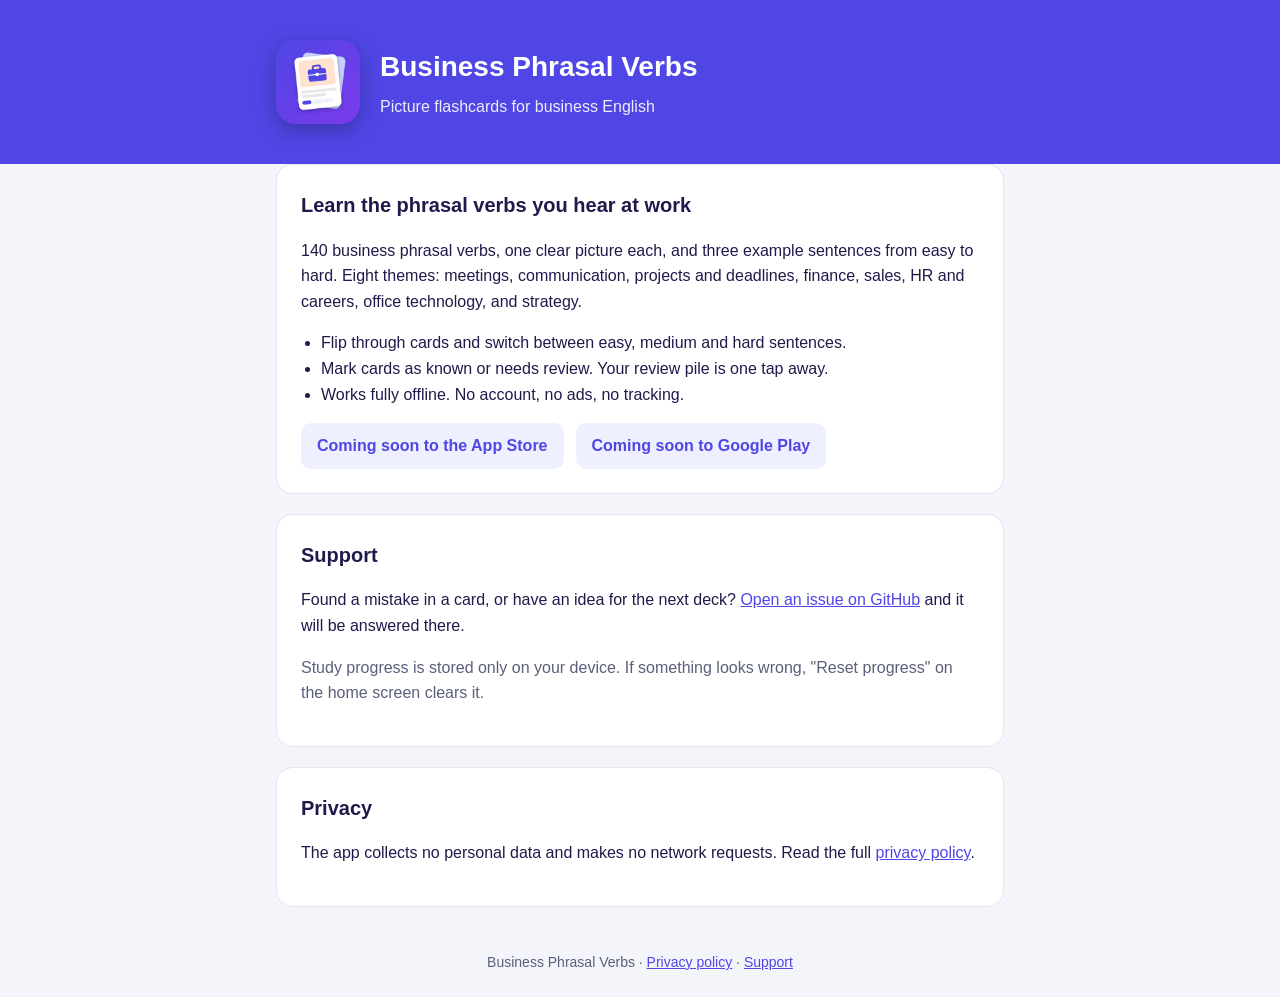
==== index.html @ 9232d4bf "Landing page, support and privacy policy for Business Phrasal Verbs" ====
<!doctype html>
<html lang="en">
<head>
<meta charset="utf-8">
<meta name="viewport" content="width=device-width, initial-scale=1">
<title>Business Phrasal Verbs</title>
<meta name="description" content="Picture flashcards for 140 business English phrasal verbs with three graded example sentences each. Works offline, no ads, no tracking.">
<link rel="icon" href="icon.png">
<link rel="stylesheet" href="styles.css">
</head>
<body>
<header><div class="wrap">
<img src="icon.png" alt="Business Phrasal Verbs app icon">
<div><h1>Business Phrasal Verbs</h1><p>Picture flashcards for business English</p></div>
</div></header>
<main class="wrap">
<section>
<h2>Learn the phrasal verbs you hear at work</h2>
<p>140 business phrasal verbs, one clear picture each, and three example sentences from easy to hard. Eight themes: meetings, communication, projects and deadlines, finance, sales, HR and careers, office technology, and strategy.</p>
<ul>
<li>Flip through cards and switch between easy, medium and hard sentences.</li>
<li>Mark cards as known or needs review. Your review pile is one tap away.</li>
<li>Works fully offline. No account, no ads, no tracking.</li>
</ul>
<div class="badges">
<span class="badge" style="background:#EEF0FF">Coming soon to the App Store</span>
<span class="badge" style="background:#EEF0FF">Coming soon to Google Play</span>
</div>
</section>
<section id="support">
<h2>Support</h2>
<p>Found a mistake in a card, or have an idea for the next deck? <a href="https://github.com/serkan-uz/business-phrasal-verbs/issues">Open an issue on GitHub</a> and it will be answered there.</p>
<p class="muted">Study progress is stored only on your device. If something looks wrong, "Reset progress" on the home screen clears it.</p>
</section>
<section>
<h2>Privacy</h2>
<p>The app collects no personal data and makes no network requests. Read the full <a href="privacy.html">privacy policy</a>.</p>
</section>
</main>
<footer>Business Phrasal Verbs · <a href="privacy.html">Privacy policy</a> · <a href="#support">Support</a></footer>
</body>
</html>
---- styles.css ----
:root{--bg:#F4F5FA;--card:#fff;--ink:#1E1B4B;--muted:#5B5F7A;--brand:#4F46E5;--line:#E3E5F0}
*{box-sizing:border-box}body{margin:0;font-family:-apple-system,BlinkMacSystemFont,"Segoe UI",Roboto,Helvetica,Arial,sans-serif;background:var(--bg);color:var(--ink);line-height:1.6}
header{background:var(--brand);color:#fff;padding:40px 16px}header .wrap{display:flex;align-items:center;gap:20px}
header img{width:84px;height:84px;border-radius:20px;box-shadow:0 6px 20px rgba(0,0,0,.25)}
header h1{margin:0;font-size:28px}header p{margin:4px 0 0;opacity:.9}
.wrap{max-width:760px;margin:0 auto;padding:0 16px}main{padding:32px 0 64px}
section{background:var(--card);border:1px solid var(--line);border-radius:16px;padding:24px;margin-bottom:20px}
h2{margin-top:0;font-size:20px}h3{font-size:16px;margin-bottom:4px}ul{padding-left:20px}
a{color:var(--brand)}footer{color:var(--muted);font-size:14px;text-align:center;padding:24px 16px}
.badges{display:flex;gap:12px;flex-wrap:wrap;margin-top:16px}.badge{display:inline-block;background:#fff;color:var(--brand);border-radius:10px;padding:10px 16px;font-weight:600;text-decoration:none}
.muted{color:var(--muted)}
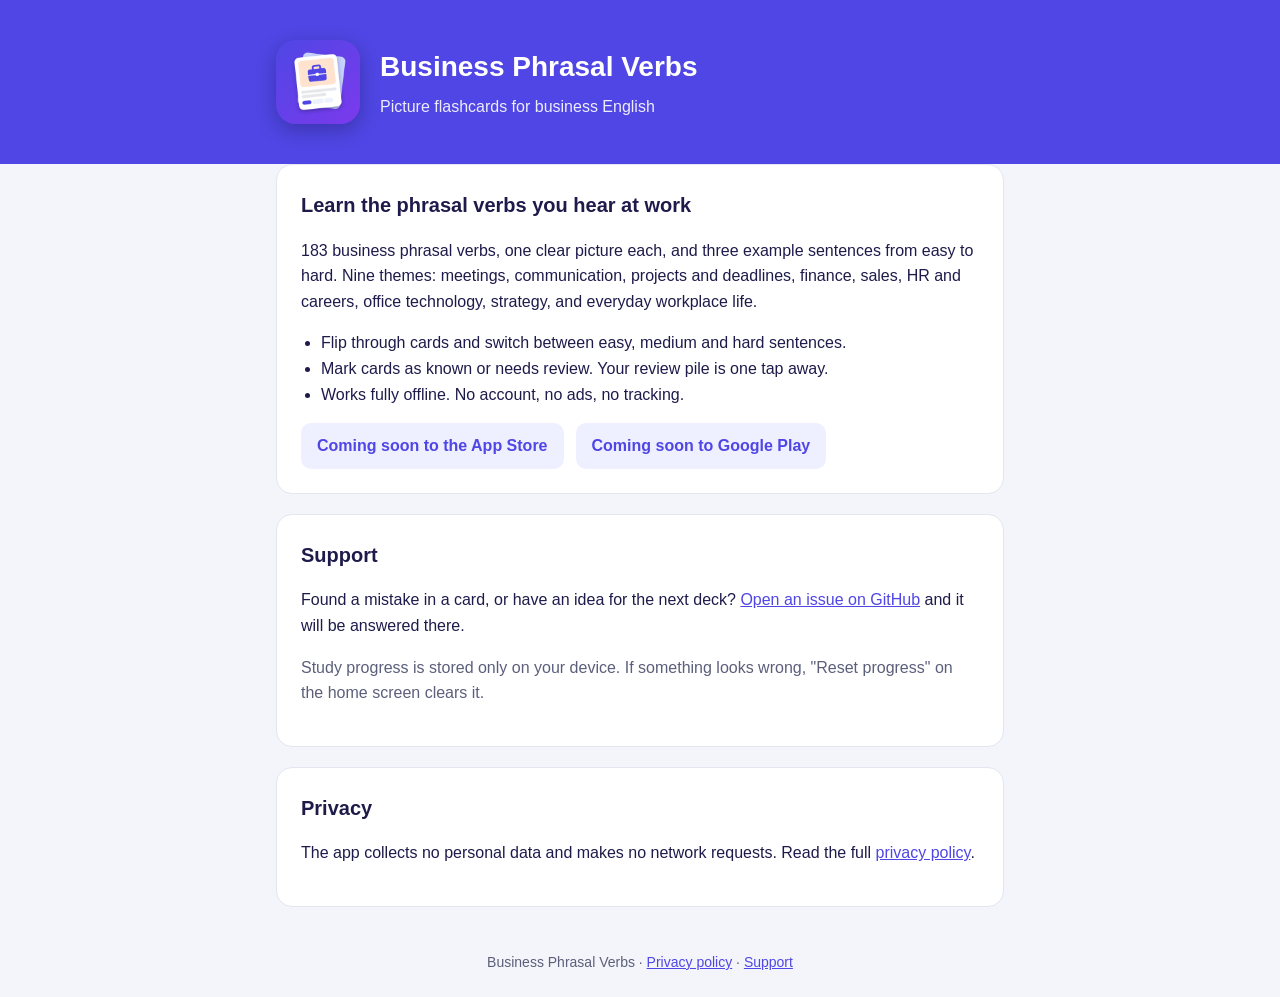
==== commit df036176: "Update card count to 183 and nine themes" ====
--- a/index.html
+++ b/index.html
@@ -4,7 +4,7 @@
 <meta charset="utf-8">
 <meta name="viewport" content="width=device-width, initial-scale=1">
 <title>Business Phrasal Verbs</title>
-<meta name="description" content="Picture flashcards for 140 business English phrasal verbs with three graded example sentences each. Works offline, no ads, no tracking.">
+<meta name="description" content="Picture flashcards for 183 business English phrasal verbs with three graded example sentences each. Works offline, no ads, no tracking.">
 <link rel="icon" href="icon.png">
 <link rel="stylesheet" href="styles.css">
 </head>
@@ -16,7 +16,7 @@
 <main class="wrap">
 <section>
 <h2>Learn the phrasal verbs you hear at work</h2>
-<p>140 business phrasal verbs, one clear picture each, and three example sentences from easy to hard. Eight themes: meetings, communication, projects and deadlines, finance, sales, HR and careers, office technology, and strategy.</p>
+<p>183 business phrasal verbs, one clear picture each, and three example sentences from easy to hard. Nine themes: meetings, communication, projects and deadlines, finance, sales, HR and careers, office technology, strategy, and everyday workplace life.</p>
 <ul>
 <li>Flip through cards and switch between easy, medium and hard sentences.</li>
 <li>Mark cards as known or needs review. Your review pile is one tap away.</li>
